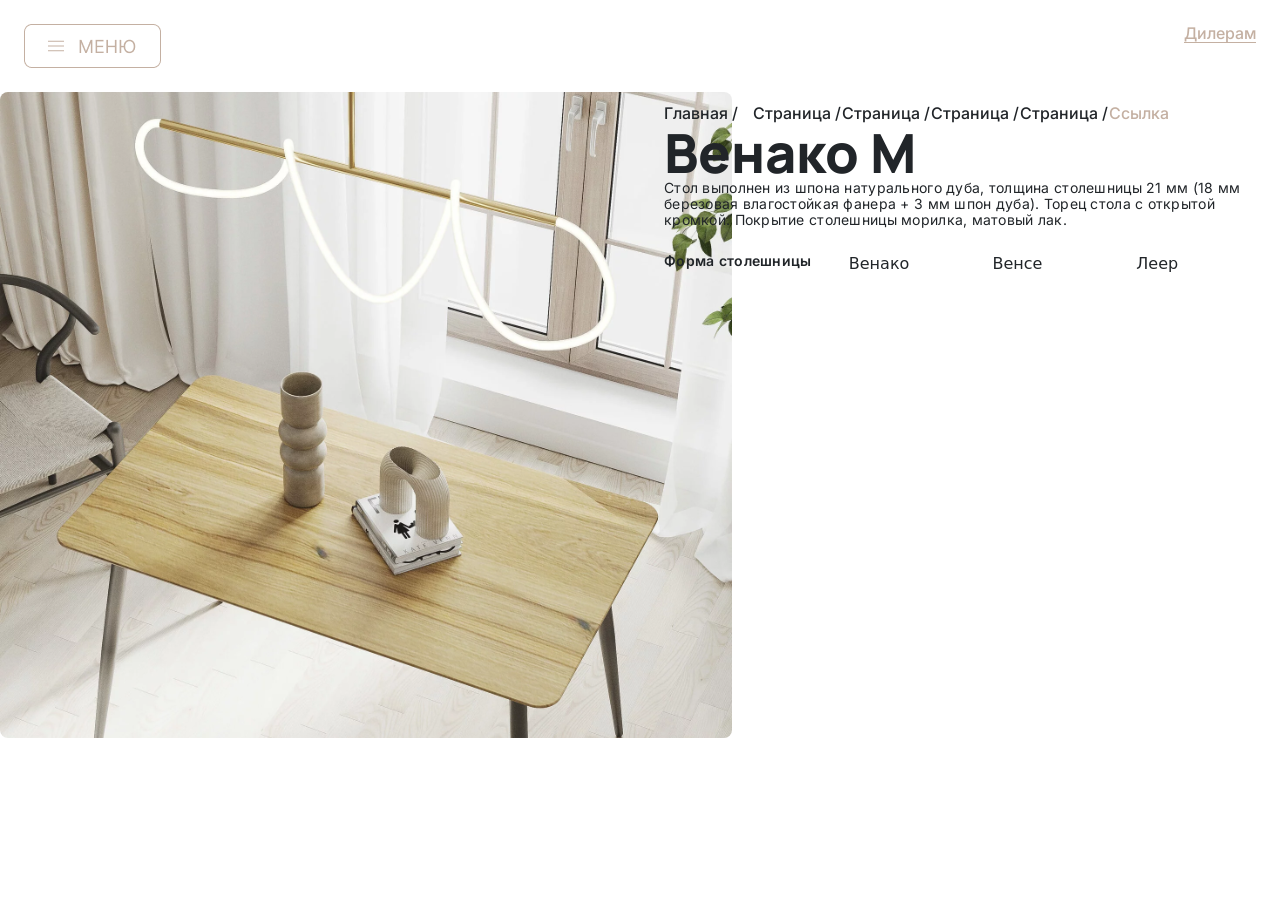
==== product.html @ dae6b2bb "Добавлен JS" ====
<!DOCTYPE html>
<html lang="en">
<head>
    <meta charset="UTF-8">
    <meta name="viewport" content="width=device-width, initial-scale=1.0">
    <title>product</title>
    <link href="https://cdn.jsdelivr.net/npm/bootstrap@5.3.3/dist/css/bootstrap.min.css" rel="stylesheet" integrity="sha384-QWTKZyjpPEjISv5WaRU9OFeRpok6YctnYmDr5pNlyT2bRjXh0JMhjY6hW+ALEwIH" crossorigin="anonymous">
    <link rel="stylesheet" href="/css/index.css">
	<link rel="preconnect" href="https://fonts.googleapis.com">
	<link rel="preconnect" href="https://fonts.gstatic.com" crossorigin>
	<link href="https://fonts.googleapis.com/css2?family=Manrope:wght@200..800&display=swap" rel="stylesheet">

    <link rel="preconnect" href="https://fonts.googleapis.com">
    <link rel="preconnect" href="https://fonts.gstatic.com" crossorigin>
    <link href="https://fonts.googleapis.com/css2?family=Inter:ital,opsz,wght@0,14..32,100..900;1,14..32,100..900&display=swap" rel="stylesheet">  
    
</head>
<body>
    <div class="hadder">
        <div class="dropdown">
            <a class="btn-secondary" href="#" role="button" data-bs-toggle="dropdown" aria-expanded="false">
              <img src="/img/menu_button.png" alt="">
            </a>
            <ul class="dropdown-menu">
                          <img src="/img/icons.png" class="close_img" alt="">
              <div class="full-items-menu">
                <li>
                            <a class="dropdown-item" href="#">
                                Главная
                            </a>					
                </li>
                <li>
                            <a class="dropdown-item" href="#">
                                О производителе
                            </a>
                        </li>
                 <li>
                            <a class="dropdown-item" href="#">
                                Каталог
                            </a>
                        </li>
               <li>
                            <a class="dropdown-item" href="#">
                                Упаковка и доставка
                            </a>
                        </li>
               <li>
                            <a class="dropdown-item" href="#">
                                Дилерам
                            </a>
                        </li>
                <li>
                            <a class="dropdown-item" href="#">
                                Контакты
                            </a>
                        </li>
              </div>
              <div class="networks">
                <img src="/img/icon_youtube.png" class="imgborder" alt="">
                <img src="/img/icon_pinterest.png" class="imgborder" alt="">
                <img src="/img/icon_vk.png" class="imgborder" alt="">
                <img src="/img/icon_odnoklassniki.png" class="imgborder" alt="">
              </div>
      
              <div class="request">
                <a class="req_font" href="#">
                  ОСТАВИТЬ ЗАЯВКУ
                </a>
              </div>
      
              <div class="languages">
                <span class="translate">
                  RU
                </span>
                <span class="translate">
                  ENG
                </span>
              </div>
            </ul>
            </div>
            <div class="logo">
            <img src="/img/vector.png" alt="">
            </div>
            <div class="dilers">
            <a class="dilers" href="#">
              Дилерам
            </a>
            </div>
    </div>
    <div id="item_venako_m">

    </div>
    <script src="/js/product_form.js"></script>
</body>
</html>
---- css/index.css ----
.body{
  max-width: 100vw;
  padding: 0px 24px 0px 0px;
}
.container{
  max-width: 100vw;
  height: 92px;
  padding: 0px 24px 0px 24px;
  gap: 0px;
  border: 0px 0px 8px 0px;
  opacity: 0px;
}
.hadder{
  display: flex;
  justify-content: space-between;
  padding-top: 24px;
  padding-right: 24px;
}
.networks{
  display: inline-block;
  padding-top: 48px;
  padding-left: 48px;
}
.imgborder{
  border: 1px solid black;
  border-radius: 8px;
  padding: 12px 12px 12px 12px;
  margin-right: 16px;
}
.dropdown{
  padding-left: 24px;
  display: inline; 
}
.logo{
  display: inline;
}
.dropdown-menu{
  width: 540px;
  height: 1,080px;
  opacity: 0px;    
  font-family: manrope;
  background: #E9E4E0;
}
.full-items-menu{
  margin-top: 48px;
}
.close_img{
  position: absolute;
  margin-top: 24px;
  margin-right: 24px;
  margin-left: 464px;
  border-radius: 8px;
  padding: 12px 12px 12px 12px;
  border: 1px solid #2F2D2E;
}
.btn-secondary{
  text-decoration: none;
}
.dropdown-item {
  padding-left: 48px;
  padding-top: 24px;
  padding-bottom: 16px;
  font-family: Manrope;
  font-size: 40px;
	font-weight: 800;
	color: #C9C0BA;
  line-height: 44px;
  text-align: left;
  text-underline-position: from-font;
  text-decoration-skip-ink: none;
}
.dropdown-item:hover {
	color: #2F2D2E;
}
.request{
  width: 311px;
  height: 72px;
  border-radius: 8px;
  margin-left: 48px;
  margin-top: 24px;
  margin-bottom: 24px;
  border: 1px solid #2F2D2E;
  padding: 24px 40px 24px 40px;
  background-color: #2F2D2E;
}
.req_font{
  font-family: Inter;
  font-size: 24px;
  font-weight: 400;
  line-height: 24px;
  text-align: left;
  text-underline-position: from-font;
  text-decoration: none;
  color: #FFFFFF;
}
.languages{
  padding-top: 12px;
  padding-left: 48px;
  margin-bottom: 236px;
}
.translate{
  border: 1px solid black;
  border-radius: 8px;
  margin-right: 16px;
  padding: 8px 16px 8px 16px;
}
.dilers{
  display: inline; 
  font-family: Inter;
  font-size: 16px;
  font-weight: 500;
  line-height: 18px;
  text-align: left;
  text-decoration-line: underline;
  text-decoration-style: solid;
  text-underline-position: from-font;
  text-decoration-skip-ink: none;
  color: #C4B0A2;
}


.product_catalog{
  max-width: 100vw;
  padding: 48px 24px 0px 24px;
}
.text_swap_catalog{
  text-decoration: none;
  font-family: Inter;
  font-size: 16px;
  font-weight: 500;
  line-height: 18px;
  text-align: left;
  text-underline-position: from-font;
  text-decoration-skip-ink: none;
  color: #C4B0A2;
}
.text_swap_catalog:hover{
  color: #2F2D2E;
}
.big_catalog_text{
  font-family: Manrope;
  font-size: 54px;
  font-weight: 800;
  line-height: 56px;
  text-align: left;
  text-underline-position: from-font;
  text-decoration-skip-ink: none;
  color: #2F2D2E;
}
.progress_bar{
  display: flex;
  align-items: center;
  width: 301px;
  height: 44px;
  gap: 16px;
  opacity: 0px;
}
.catalog_and_progress_bar{
  display: grid; 
  grid-template-columns: 1260px 612px;
  max-width: 1872px;
  justify-content: space-between;
}
.progress_bar_full{
  display: grid; 
  grid-template-columns: 55% 45%;
  justify-content:right;
}
.number_progress_bar{
  font-family: Manrope;
  font-size: 32px;
  font-weight: 800;
  line-height: 44px;
  text-align: left;
  text-underline-position: from-font;
  text-decoration-skip-ink: none;
}
.progress_bar_change{
  display: inline-block;
  width: 191px;
  height: 8px;
  padding: 2px 0px 0px 0px;
  border: 1px solid black;
  border-radius: 4px;
  background-color: #E9E4E0;
}
.navigation_buttons{
  display: inline;
}

.collection{
  padding-top: 24px;
  display: grid;
  justify-content: start;
  grid-template-columns: 1fr 1fr 1fr;
  grid-template-rows: 100%;
  row-gap: 24px;
  column-gap: 24px;
 }
.collection_container{
  display: grid;
  grid-template-columns: 80% 20%;
  grid-template-rows: 50% 50%;
  width: 608px;
  height: 350px;
  border-radius: 8px;
}
.collection_img{
  max-width: 608px;
  max-height: 380px;
  width: auto;
  height: auto;
  filter: brightness(60%);
  border-radius: 8px;
}
.collection_icon{
  z-index: 1;
  padding: 100px 0px 0px 60px;
}
.text{
  font-family: Manrope;
  font-size: 40px;
  font-weight: 800;
  line-height: 44px;
  text-align: left;
  text-underline-position: from-font;
  text-decoration-skip-ink: none;
  color: #FFFFFF;
  z-index: 1;
  padding: 64px 0px 0px 32px;
}
.low_text{
  font-family: Inter;
  font-size: 18px;
  font-weight: 400;
  line-height: 24px;
  letter-spacing: 0.04em;
  text-align: left;
  text-underline-position: from-font;
  text-decoration-skip-ink: none;
}


.filters{
  display: flex;
  flex-wrap: wrap;
  justify-content: flex-start;
  justify-items: center;
  padding: 50px 0px 0px 160px;
  gap: 6px;
}
.filter_item{
  padding: 8px 16px 8px 16px;
  
  border: 1px solid #C4B0A2;
  border-radius: 8px;
 
  font-family: Inter;
  font-size: 18px;
  font-weight: 400;
  line-height: 24px;
  letter-spacing: 0.04em;
  text-align: center;
  text-underline-position: from-font;
  text-decoration-skip-ink: none;
  color: #C4B0A2;
  cursor: pointer;

  margin-right: 16px;
}
.filter_item:hover{
  border: 1px solid #2F2D2E;
  color: #2F2D2E;
}
.main_catalog{
  display: grid;
  margin: 24px;
  justify-content: center;
  grid-template-columns: repeat(auto-fit, 356px 356px);
  grid-template-rows: repeat(auto-fit, 439px 439px);
  row-gap: 24px;
  column-gap: 24px;
}
.main_catalog_item{
  width:356px;
  height: 439px;
  border: 1px solid #C9C0BA;
  border-radius: 8px;

  display: grid;
  grid-template-columns: 80% 20%;
  grid-template-rows: 80% 20%;
}
.product_link{
  text-decoration:none;
  color: #2F2D2E;
}
.main_catalog_item:hover{
  border-color: #2F2D2E;
}
.main_item_img{
  width: 354px;
  height: 355px;
  gap: 20px;
  opacity: 0px;
  background-color:#E9E4E0;
  border: 1px solid #C9C0BA;
  border-radius: 8px 8px 0px 0px;
}
.main_catalog_text{
  padding: 16px 0px 16px 16px;
}
.main_catalog_text_top{
  font-family: Inter;
  font-size: 18px;
  font-weight: 400;
  line-height: 24px;
  letter-spacing: 0.04em;
  text-align: left;
  text-underline-position: from-font;
  text-decoration-skip-ink: none;
}
.main_catalog_text_price{
  padding-top: 4px;
  font-family: Inter;
  font-size: 20px;
  font-weight: 700;
  line-height: 24px;
  letter-spacing: 0.04em;
  text-align: left;
  text-underline-position: from-font;
  text-decoration-skip-ink: none;
}
.main_catalog_icon_show{
  margin-top: 16px;
  padding: 12px;
  border-radius: 8px;
  border: 1px solid #C4B0A2
}
.main_button_showmore{
  display: flex;
  justify-content: center;
  margin-top: 24px;
  
  font-family: Inter;
  font-size: 20px;
  font-weight: 400;
  line-height: 20px;
  text-align: left;
  text-underline-position: from-font;
  text-decoration-skip-ink: none;
  color: #FFFFFF;
}
.border_showmore{
  padding: 16px 32px 16px 32px;
  gap: 10px;
  border-radius: 8px;
  border: 1px solid #C4B0A2;
  background-color: #C4B0A2;
  background-size: 220px 52px;
}


.feedback_form{
  display: grid;
  align-items: center;
  margin: 50px 24px 24px 24px;
  width: 100vw;
  height: 659px;
  padding-bottom: 24px;
}
.feedback_fon{
  background-image: url(/img/feedback.png);
  border-radius: 8px;
  border: 1px;
  width: 1772px;
  height: 635px;
}
.feedback_text{
  display: grid;
  justify-content: center;
  align-content: center;
  grid-template-rows: 10% 90%;
  grid-template-columns: 50% 50%;
  margin-top: 120px;
  border: 16px double #FFFFFF33;

  gap: 8px;
  border-radius: 8px;

  backdrop-filter: blur(20px);
  margin-left: 417px;
  width: 1086px;
  height: 371px;
  padding: 100px;
}
.feedback_text_1{
  font-family: Manrope;
  font-size: 40px;
  font-weight: 800;
  line-height: 44px;
  text-align: left;
  text-underline-position: from-font;
  text-decoration-skip-ink: none;
  color: #FFFFFF;
}
.feedback_text_2{
  font-family: Inter;
  font-size: 18px;
  font-weight: 400;
  line-height: 24px;
  letter-spacing: 0.04em;
  text-align: left;
  text-underline-position: from-font;
  text-decoration-skip-ink: none;
  color: #FFFFFF;
}
.feedback_text_place{
  display: grid;
  align-content: center;
  justify-content: start;
  margin-top: 10px;
}
.feedback_input{
  display: grid;
  grid-template-columns: 459px;
  grid-template-rows: 103px 103px 103px;
  background-color: #FFFFFF;
  width: 459px;
  height: 308px;
  align-content:center;
  justify-content: center;
  border-radius: 8px;
  border: 1px solid #2A2824B2;
}
.full_input{
  margin: 24px 24px 0px 40px;
  width: 379px;
  height: 64px;
  border-radius: 8px;
  border: 1px solid #2A2824B2;
  font-family: Inter;
  font-size: 20px;
  font-weight: 400;
  line-height: 24px;
  text-align: left;
  text-underline-position: from-font;
  text-decoration-skip-ink: none;
  color: #2A2824B2;
  padding-left: 16px;
}
/*.full_input::placeholder{
  padding-left: 16px;
}*/
.send_grid{
  display: grid;
  align-content: center;
  justify-content: center;
  grid-template-columns: 50% 50%;
}
.send_grid_text{
  font-family: Inter;
  font-size: 12px;
  font-weight: 400;
  line-height: 17px;
  text-align: left;
  text-underline-position: from-font;
  text-decoration-skip-ink: none;
  padding-left: 48px;
}
.send_grid_button{
  display: flex;
  justify-content: center;
  align-items: center;
  width: 185px;
  height:52px;
  padding: 16px 32px 16px 32px;
  border-radius: 8px;
  border: 1px solid #C4B0A2;
  background-color: #C4B0A2;
  font-family: Inter;
  font-size: 20px;
  font-weight: 400;
  line-height: 20px;
  text-underline-position: from-font;
  text-decoration-skip-ink: none;
  color: #FFFFFF;  
}

/*---------------------------------------*/
.product_form_main{
  padding-top: 24px;
  display: grid;
  grid-template-columns: 50% 50%;
}
.product_form_main_img_div{
  display: grid;
  justify-items: end;
}
.product_form_img_main{
  width: 732px;
  height: 646px;
  border-radius: 8px;
}

.product_form_main_content_div{
  display: grid;
  max-height: 646px;
  grid-template-rows: 24px 1fr 1fr 1fr 1fr 1fr 1fr 1fr;
  max-width: 732px;
}
.product_form_main_content_div_had{
  display: grid;
  justify-items: start;
  grid-template-columns: 1fr 1fr 1fr 1fr 1fr 1fr;
  max-width: 558px;
  padding: 12px 0px 0px 24px;
}
.product_form_main_content_div_had_spans{
  font-family: Inter;
  font-size: 16px;
  font-weight: 500;
  line-height: 18px;
  text-align: left;
  text-underline-position: from-font;
  text-decoration-skip-ink: none;
}
.product_form_main_content_div_had_spans:hover{
  cursor: pointer;
  color: #C4B0A2;
}
.product_form_main_content_div_had_url{
  font-family: Inter;
  font-size: 16px;
  font-weight: 500;
  line-height: 18px;
  text-align: left;
  text-underline-position: from-font;
  text-decoration: none;
  color: #C4B0A2;
}

.product_form_main_content_div_text{
  padding-top: 8px;
  padding-left: 24px;
}
.product_form_main_content_div_text_big{
  font-family: Manrope;
  font-size: 54px;
  font-weight: 800;
  line-height: 56px;
  text-align: left;
  text-underline-position: from-font;
  text-decoration-skip-ink: none;
}
.product_form_main_content_div_text_small{
  font-family: Inter;
  font-size: 14px;
  font-weight: 400;
  line-height: 16px;
  letter-spacing: 0.02em;
  text-align: left;
  text-underline-position: from-font;
  text-decoration-skip-ink: none;
}

.product_form_main_content_div_stiles{
  padding-left: 24px;
  padding-top: 24px;
  display: grid;
  grid-template-columns: 30% 70%;
  max-width: 708px;
}
.product_form_main_content_div_stiles_text{
  font-family: Inter;
  font-size: 14px;
  font-weight: 600;
  line-height: 18px;
  letter-spacing: 0.02em;
  text-align: left;
  text-underline-position: from-font;
  text-decoration-skip-ink: none;
}
.product_form_main_content_div_stiles_variant{
  display: grid;
  grid-template-columns: 1fr 1fr 1fr;
}
.product_form_main_content_div_stiles_variant_venako{
  display: grid;
  grid-template-columns: 1fr 1fr;
}
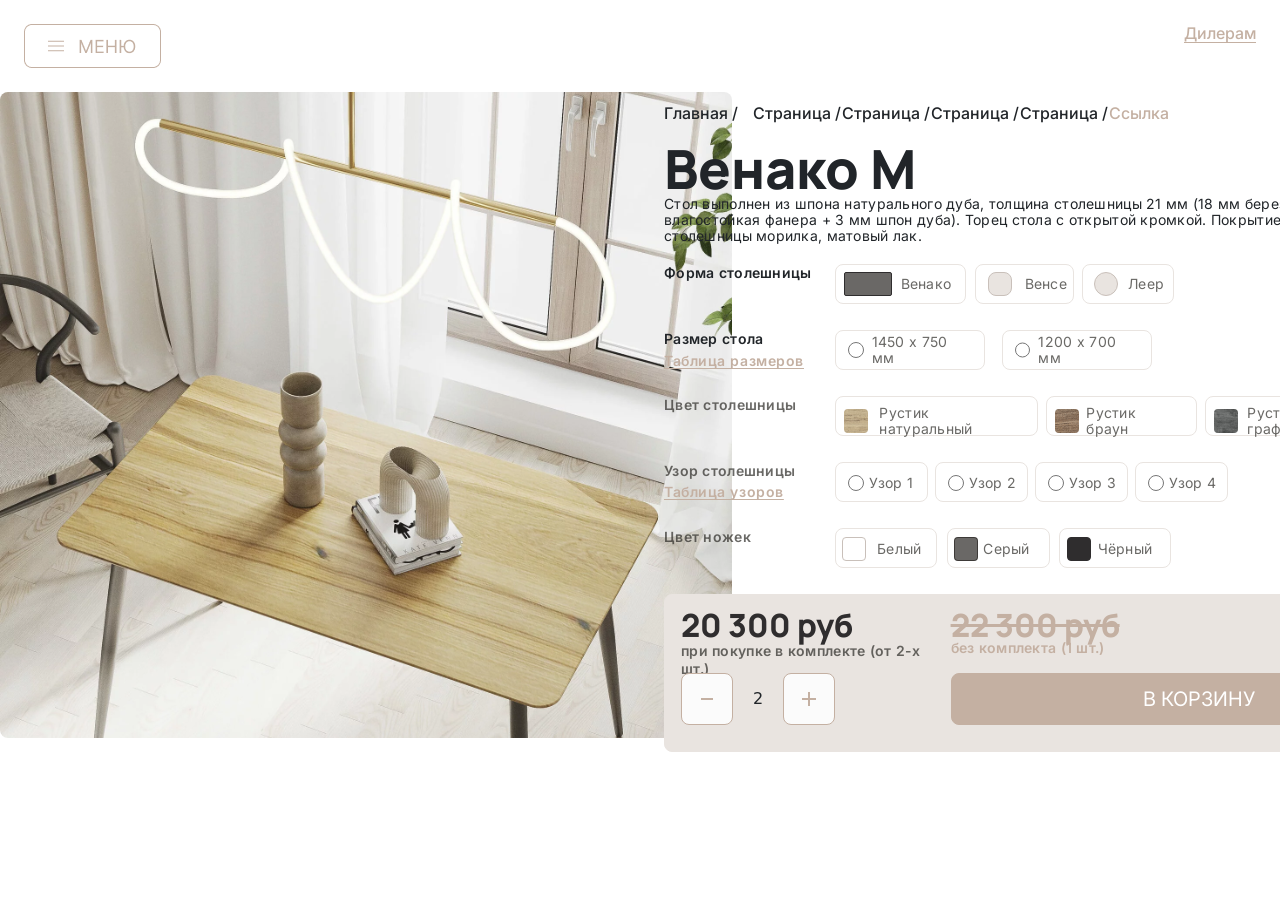
==== commit 8575980d: "Last step" ====
--- a/product.html
+++ b/product.html
@@ -91,5 +91,6 @@
 
     </div>
     <script src="/js/product_form.js"></script>
+    <script src="https://cdn.jsdelivr.net/npm/bootstrap@5.3.3/dist/js/bootstrap.bundle.min.js" integrity="sha384-YvpcrYf0tY3lHB60NNkmXc5s9fDVZLESaAA55NDzOxhy9GkcIdslK1eN7N6jIeHz" crossorigin="anonymous"></script>
 </body>
 </html>
--- a/css/index.css
+++ b/css/index.css
@@ -491,22 +491,26 @@
 .product_form_main{
   padding-top: 24px;
   display: grid;
-  grid-template-columns: 50% 50%;
+  grid-template-columns: repeat(auto-fit,50% 50%);
 }
 .product_form_main_img_div{
   display: grid;
   justify-items: end;
 }
 .product_form_img_main{
-  width: 732px;
-  height: 646px;
+  max-width: 732px;
+  max-height: 646px;
+  width: auto;
+  height: auto;
+  object-fit: cover;
   border-radius: 8px;
 }
 
 .product_form_main_content_div{
   display: grid;
   max-height: 646px;
-  grid-template-rows: 24px 1fr 1fr 1fr 1fr 1fr 1fr 1fr;
+  grid-template-rows: 24px 100px 42px 42px 42px 42px 42px 1fr;
+  row-gap: 24px;
   max-width: 732px;
 }
 .product_form_main_content_div_had{
@@ -541,7 +545,6 @@
 }
 
 .product_form_main_content_div_text{
-  padding-top: 8px;
   padding-left: 24px;
 }
 .product_form_main_content_div_text_big{
@@ -566,9 +569,8 @@
 
 .product_form_main_content_div_stiles{
   padding-left: 24px;
-  padding-top: 24px;
-  display: grid;
-  grid-template-columns: 30% 70%;
+  display: grid;
+  grid-template-columns: 25% 75%;
   max-width: 708px;
 }
 .product_form_main_content_div_stiles_text{
@@ -583,9 +585,633 @@
 }
 .product_form_main_content_div_stiles_variant{
   display: grid;
+  grid-template-columns: 140px 107px 132px;
+}
+.product_form_main_content_div_stiles_variant_venako{
+  display: grid;
+  grid-template-columns: 1fr 1fr;
+  align-items: center;
+  justify-content: center;
+  border: 1px solid #E9E4E0;
+  border-radius: 8px;
+  width: 131px;
+  height: 40px;
+}
+.product_form_main_content_div_stiles_variant_venako_text{
+  font-family: Inter;
+  font-size: 14px;
+  font-weight: 400;
+  line-height: 16px;
+  letter-spacing: 0.02em;
+  text-align: left;
+  text-underline-position: from-font;
+  text-decoration-skip-ink: none;
+  color: #2A2824B2;
+}
+.product_form_main_content_div_stiles_variant_venako:hover{
+  border: 1px solid #2A2824B2;
+  cursor: pointer;
+}
+.product_form_main_content_div_stiles_variant_venako_rectangle{
+  justify-self: center;
+  padding-right: 10px;
+  width: 48px;
+  height: 24px;
+  border-radius: 2px;
+  border: 1px solid #2F2D2E;
+  background-color: #2A2824B2;
+}
+.product_form_main_content_div_stiles_variant_vense{
+  display: grid;
+  grid-template-columns: 1fr 1fr;
+  align-items: center;
+  justify-content: center;
+  border: 1px solid #E9E4E0;
+  border-radius: 8px;
+  width: 99px;
+  height: 40px;
+}
+.product_form_main_content_div_stiles_variant_vense_text{
+  font-family: Inter;
+  font-size: 14px;
+  font-weight: 400;
+  line-height: 16px;
+  letter-spacing: 0.02em;
+  text-align: left;
+  text-underline-position: from-font;
+  text-decoration-skip-ink: none;
+  color: #2A2824B2;
+}
+.product_form_main_content_div_stiles_variant_vense:hover{
+  border: 1px solid #2F2D2E;
+  cursor: pointer;
+}
+.product_form_main_content_div_stiles_variant_vense_square{
+  justify-self: center;
+  padding-right: 10px;
+  width: 24px;
+  height: 24px;
+  border-radius: 8px;
+  border: 1px solid #C9C0BA;
+  background-color: #E9E4E0;
+}
+.product_form_main_content_div_stiles_variant_leer{
+  display: grid;
+  grid-template-columns: 1fr 1fr;
+  align-items: center;
+  justify-content: center;
+  border: 1px solid #E9E4E0;
+  border-radius: 8px;
+  width: 92px;
+  height: 40px;
+}
+.product_form_main_content_div_stiles_variant_leer_text{
+  font-family: Inter;
+  font-size: 14px;
+  font-weight: 400;
+  line-height: 16px;
+  letter-spacing: 0.02em;
+  text-align: left;
+  text-underline-position: from-font;
+  text-decoration-skip-ink: none;
+  color: #2A2824B2;
+}
+.product_form_main_content_div_stiles_variant_leer:hover{
+  border: 1px solid #2F2D2E;
+  cursor: pointer;
+}
+.product_form_main_content_div_stiles_variant_leer_elipse{
+  justify-self: center;
+  padding-right: 10px;
+  width: 24px;
+  height: 24px;
+  border-radius: 360px;
+  border: 1px solid #C9C0BA;
+  background-color: #E9E4E0;
+}
+
+
+.product_form_main_content_div_size{
+  padding-left: 24px;
+  display: grid;
+  grid-template-columns: 25% 75%;
+  max-width: 708px;
+}
+.product_form_main_content_div_size_text{
+  display: grid;
+  grid-template-rows: 1fr 1fr;
+}
+.product_form_main_content_div_size_text_top{
+  font-family: Inter;
+  font-size: 14px;
+  font-weight: 600;
+  line-height: 18px;
+  letter-spacing: 0.02em;
+  text-align: left;
+  text-underline-position: from-font;
+  text-decoration-skip-ink: none;
+}
+.product_form_main_content_div_size_text_bot{
+  font-family: Inter;
+  font-size: 14px;
+  font-weight: 600;
+  line-height: 20px;
+  letter-spacing: 0.04em;
+  text-align: left;
+  text-decoration-line: underline;
+  text-decoration-style: solid;
+  text-underline-position: from-font;
+  text-decoration-skip-ink: none;
+  color: #C4B0A2;
+}
+
+.product_form_main_content_div_size_variants{
+  display: grid;
+  grid-template-columns: 31% 79%;
+  gap: 8px;
+}
+.product_form_main_content_div_size_variants_first{
+  display: flex;
+  justify-content: center;
+  align-items: center;
+  width: 150px;
+  height: 40px;
+  padding: 12px;
+  gap: 8px;
+  border-radius: 8px;
+  border: 1px solid #E9E4E0;
+}
+
+.product_form_main_content_div_size_variants_first_checkbox{
+  width: 16px;
+  height: 16px;
+  padding: 3px;
+  border-radius: 8px;
+  border: 1px solid #C4B0A2;
+  color:#C4B0A2;
+  cursor: pointer;
+}
+.product_form_main_content_div_size_variants_first:hover{
+  border: 1px solid #2A2824B2;
+}
+/*.product_form_main_content_div_size_variants_first_checkbox::after{
+  width: 10px;
+  height: 10px;
+  border: 1px solid #2A2824B2;
+  border-color: #C4B0A2;
+}*/
+.product_form_main_content_div_size_variants_first_number{
+  font-family: Inter;
+  font-size: 14px;
+  font-weight: 400;
+  line-height: 16px;
+  letter-spacing: 0.02em;
+  text-align: left;
+  text-underline-position: from-font;
+  text-decoration-skip-ink: none;
+  color: #2A2824B2;
+}
+.product_form_main_content_div_size_variants_second{
+  display: flex;
+  justify-content: start;
+  align-items: center;
+  width: 150px;
+  height: 40px;
+  padding: 12px;
+  gap: 8px;
+  border-radius: 8px;
+  border: 1px solid #E9E4E0;
+}
+.product_form_main_content_div_size_variants_second:hover{
+  border: 1px solid #2A2824B2;
+}
+
+.product_form_main_content_div_colors{
+  display: grid;
+  grid-template-columns: 25% 75%;
+  padding-left: 24px;
+  max-width: 708px;
+}
+.product_form_main_content_div_colors_text{
+  font-family: Inter;
+  font-size: 14px;
+  font-weight: 600;
+  line-height: 18px;
+  letter-spacing: 0.02em;
+  text-align: left;
+  text-underline-position: from-font;
+  text-decoration-skip-ink: none;
+  color: #2A2824B2;
+}
+.product_form_main_content_div_colors_type{
+  display: grid;
   grid-template-columns: 1fr 1fr 1fr;
-}
-.product_form_main_content_div_stiles_variant_venako{
-  display: grid;
-  grid-template-columns: 1fr 1fr;
+  column-gap: 8px;
+}
+.product_form_main_content_div_colors_type_nature{
+  display: grid;
+  grid-template-columns: 20% 80%;
+  align-items: center;
+  width: 203px;
+  height: 40px;
+  padding: 8px 16px 8px 8px;
+  border-radius: 8px;
+  border: 1px solid #E9E4E0;
+}
+.product_form_main_content_div_colors_type_nature:hover{
+  border: 1px solid #2A2824B2;
+  cursor: pointer;
+}
+.product_form_main_content_div_colors_type_nature_img{
+  border-radius: 4px;
+}
+.product_form_main_content_div_colors_type_nature_text{
+  font-family: Inter;
+  font-size: 14px;
+  font-weight: 400;
+  line-height: 16px;
+  letter-spacing: 0.02em;
+  text-align: left;
+  text-underline-position: from-font;
+  text-decoration-skip-ink: none;
+  color: #2A2824B2;
+}
+.product_form_main_content_div_colors_type_brown{
+  display: grid;
+  grid-template-columns: 25% 75%;
+  align-items: center;
+  width: 151px;
+  height: 40px;
+  padding: 8px 16px 8px 8px;
+  border-radius: 8px;
+  border: 1px solid #E9E4E0;
+}
+.product_form_main_content_div_colors_type_brown:hover{
+  border: 1px solid #2A2824B2;
+  cursor: pointer;
+}
+.product_form_main_content_div_colors_type_brown_img{
+  border-radius: 4px;
+}
+.product_form_main_content_div_colors_type_brown_text{
+  font-family: Inter;
+  font-size: 14px;
+  font-weight: 400;
+  line-height: 16px;
+  letter-spacing: 0.02em;
+  text-align: left;
+  text-underline-position: from-font;
+  text-decoration-skip-ink: none;
+  color: #2A2824B2;
+}
+.product_form_main_content_div_colors_type_graphite{
+  display: grid;
+  grid-template-columns: 25% 75%;
+  align-items: center;
+  width: 159px;
+  height: 40px;
+  padding: 8px 16px 8px 8px;
+  border-radius: 8px;
+  border: 1px solid #E9E4E0;
+}
+.product_form_main_content_div_colors_type_graphite:hover{
+  border: 1px solid #2A2824B2;
+  cursor: pointer;
+}
+.product_form_main_content_div_colors_type_graphite_img{
+  border-radius: 4px;
+}
+.product_form_main_content_div_colors_type_graphite_text{
+  font-family: Inter;
+  font-size: 14px;
+  font-weight: 400;
+  line-height: 16px;
+  letter-spacing: 0.02em;
+  text-align: left;
+  text-underline-position: from-font;
+  text-decoration-skip-ink: none;
+  color: #2A2824B2;
+}
+
+.product_form_main_content_div_pattern{
+  display: grid;
+  grid-template-columns: 25% 75%;
+  padding-left: 24px;
+  max-width: 708px;
+}
+.product_form_main_content_div_pattern_text_top{
+  font-family: Inter;
+  font-size: 14px;
+  font-weight: 600;
+  line-height: 18px;
+  letter-spacing: 0.02em;
+  text-align: left;
+  text-underline-position: from-font;
+  text-decoration-skip-ink: none;
+  color:#2A2824B2;
+}
+.product_form_main_content_div_pattern_text_bottom{
+  font-family: Inter;
+  font-size: 14px;
+  font-weight: 600;
+  line-height: 20px;
+  letter-spacing: 0.04em;
+  text-align: left;
+  text-decoration-line: underline;
+  text-decoration-style: solid;
+  text-underline-position: from-font;
+  text-decoration-skip-ink: none;
+  color: #C4B0A2;
+}
+.product_form_main_content_div_pattern_variant{
+  display: grid;
+  grid-template-columns: 100px 100px 100px 100px;
+  max-width: 732px;
+}
+.product_form_main_content_div_pattern_variant_first{
+  display: grid;
+  grid-template-columns: 20% 80%;
+  align-items: center;
+  width: 93px;
+  height: 40px;
+  padding: 12px;
+  gap: 8px;
+  border-radius: 8px;
+  border: 1px solid #E9E4E0;
+}
+.product_form_main_content_div_pattern_variant_first_text{
+  font-family: Inter;
+  font-size: 14px;
+  font-weight: 400;
+  line-height: 16px;
+  letter-spacing: 0.02em;
+  text-align: left;
+  text-underline-position: from-font;
+  text-decoration-skip-ink: none;
+  color:#2A2824B2;
+}
+.product_form_main_content_div_pattern_variant_first_checkbox{
+  width: 16px;
+  height: 16px;
+  padding: 3px;
+  border-radius: 8px;
+  border: 1px solid #E9E4E0;
+  color: #C4B0A2;
+  cursor: pointer;
+}
+
+.product_form_main_content_div_legcolor{
+  display: grid;
+  grid-template-columns: 25% 75%;
+  padding-left: 24px;
+  max-width: 708px;
+}
+.product_form_main_content_div_legcolor_text{
+  font-family: Inter;
+  font-size: 14px;
+  font-weight: 600;
+  line-height: 18px;
+  letter-spacing: 0.02em;
+  text-align: left;
+  text-underline-position: from-font;
+  text-decoration-skip-ink: none;
+  color: #2A2824B2;
+}
+.product_form_main_content_div_legcolor_variant{
+  display: grid;
+  grid-template-columns: 112px 112px 112px;
+  max-width: 732px;
+}
+.product_form_main_content_div_legcolor_variant_white{
+  display: grid;
+  grid-template-columns: 25% 75%;
+  align-items: center;
+  width: 102px;
+  height: 40px;
+  padding: 8px 16px 8px 8px;
+  gap: 8px;
+  border-radius: 8px;
+  border: 1px solid #E9E4E0;
+}
+.product_form_main_content_div_legcolor_variant_white:hover{
+  border: 1px solid #2A2824B2;
+  cursor: pointer;
+}
+.product_form_main_content_div_legcolor_variant_white_square{
+  justify-self: center;
+  padding-right: 10px;
+  width: 24px;
+  height: 24px;
+  border-radius:4px;
+  border: 1px solid #C9C0BA;
+  background-color: #FFFFFF;
+}
+.product_form_main_content_div_legcolor_variant_white_text{
+  font-family: Inter;
+  font-size: 14px;
+  font-weight: 400;
+  line-height: 16px;
+  letter-spacing: 0.02em;
+  text-align: left;
+  text-underline-position: from-font;
+  text-decoration-skip-ink: none;
+  color: #2A2824B2;
+  margin-left: 6px;
+}
+.product_form_main_content_div_legcolor_variant_gray{
+  display: grid;
+  grid-template-columns: 25% 75%;
+  align-items: center;
+  width: 103px;
+  height: 40px;
+  padding: 8px 16px 8px 8px;
+  gap: 8px;
+  border-radius: 8px;
+  border: 1px solid #E9E4E0;
+}
+.product_form_main_content_div_legcolor_variant_gray:hover{
+  border: 1px solid #2A2824B2;
+  cursor: pointer;
+}
+.product_form_main_content_div_legcolor_variant_gray_square{
+  justify-self: center;
+  padding-right: 10px;
+  width: 24px;
+  height: 24px;
+  border-radius:4px;
+  border: 1px solid #2A2824B2;
+  background-color: #2A2824B2;
+}
+.product_form_main_content_div_legcolor_variant_gray_text{
+  font-family: Inter;
+  font-size: 14px;
+  font-weight: 400;
+  line-height: 16px;
+  letter-spacing: 0.02em;
+  text-align: left;
+  text-underline-position: from-font;
+  text-decoration-skip-ink: none;
+  color: #2A2824B2;
+}
+.product_form_main_content_div_legcolor_variant_black{
+  display: grid;
+  grid-template-columns: 25% 75%;
+  align-items: center;
+  width: 112px;
+  height: 40px;
+  padding: 8px 16px 8px 8px;
+  gap: 8px;
+  border-radius: 8px;
+  border: 1px solid #E9E4E0;
+}
+.product_form_main_content_div_legcolor_variant_black:hover{
+  border: 1px solid #2A2824B2;
+  cursor: pointer;
+}
+.product_form_main_content_div_legcolor_variant_black_square{
+  justify-self: center;
+  padding-right: 10px;
+  width: 24px;
+  height: 24px;
+  border-radius:4px;
+  border: 1px solid #2F2D2E;
+  background-color: #2F2D2E;
+}
+.product_form_main_content_div_legcolor_variant_black_text{
+  font-family: Inter;
+  font-size: 14px;
+  font-weight: 400;
+  line-height: 16px;
+  letter-spacing: 0.02em;
+  text-align: left;
+  text-underline-position: from-font;
+  text-decoration-skip-ink: none;
+  color: #2A2824B2;
+}
+
+/*Низ продукста*/
+.product_form_main_content_div_price{
+  display: grid;
+  grid-template-columns: 40% 60%;
+  grid-template-rows: 50% 50%;
+  width: 708px;
+  height: 158px;
+  border: 1px solid #E9E4E0;
+  background-color: #E9E4E0;
+  border-radius: 8px;
+  padding: 16px;
+  margin-left: 24px;
+}
+.product_form_main_content_div_price_promo{
+  display: grid;
+  grid-template-rows: 50% 50%;
+}
+.product_form_main_content_div_price_promo_top{
+  font-family: Manrope;
+  font-size: 32px;
+  font-weight: 800;
+  line-height: 28px;
+  text-align: left;
+  text-underline-position: from-font;
+  text-decoration-skip-ink: none;
+  color: #2F2D2E;
+}
+.product_form_main_content_div_price_promo_bottom{
+  font-family: Inter;
+  font-size: 14px;
+  font-weight: 600;
+  line-height: 18px;
+  letter-spacing: 0.02em;
+  text-align: left;
+  text-underline-position: from-font;
+  text-decoration-skip-ink: none;
+  color: #2A2824B2;
+}
+.product_form_main_content_div_price_common_top{
+  font-family: Manrope;
+  font-size: 32px;
+  font-weight: 800;
+  line-height: 28px;
+  text-align: left;
+  text-decoration-line: line-through;
+  text-underline-position: from-font;
+  text-decoration-skip-ink: none;
+  color: #C4B0A2;
+}
+.product_form_main_content_div_price_common_bottom{
+  font-family: Inter;
+  font-size: 14px;
+  font-weight: 600;
+  line-height: 18px;
+  letter-spacing: 0.02em;
+  text-align: left;
+  text-underline-position: from-font;
+  text-decoration-skip-ink: none;
+  color: #C4B0A2;
+}
+.product_form_main_content_div_price_buttons{
+  display: grid;
+  grid-template-columns: 1fr 1fr 1fr;
+  justify-content: start;
+  width: 154px;
+  height: 52px;
+}
+.product_form_main_content_div_price_buttons_minus{
+  display: flex;
+  justify-content:center;
+  align-items: center;
+  width: 52px;
+  height: 52px;
+  border-radius: 8px;
+  border: 1px solid #C4B0A2;
+  background-color: #FBFBFB;
+}
+.product_form_main_content_div_price_buttons_minus_in{
+  width: 11.67px;
+  height: 1.17px;
+  top: 13.42px;
+  left: 8.17px;
+  border: 1px solid #C4B0A2;
+  color: #C4B0A2;
+}
+.product_form_main_content_div_price_buttons_plus{
+  display: flex;
+  justify-content:center;
+  align-items: center;
+  width: 52px;
+  height: 52px;
+  border-radius: 8px;
+  border: 1px solid #C4B0A2;
+  background-color: #FBFBFB;
+}
+.product_form_main_content_div_price_buttons_plus_in{
+  width: 14px;
+  height: 14px;
+  top: 7px;
+  left: 7px;
+  background:
+    linear-gradient(#C4B0A2,#C4B0A2),
+    linear-gradient(#C4B0A2,#C4B0A2);
+  background-position:center;
+  background-size: 14px 2px,2px 14px;
+  background-repeat:no-repeat;
+}
+.product_form_main_content_div_price_buttons_counter{
+  display: flex;
+  align-items: center;
+  justify-content: center;
+}
+.product_form_main_content_div_price_basket{
+  width: 497px;
+  height: 52px;
+  border: 1px solid #C4B0A2;
+  border-radius: 8px;
+  background-color: #C4B0A2;
+  font-family: Inter;
+  font-size: 20px;
+  font-weight: 400;
+  line-height: 20px;
+  text-underline-position: from-font;
+  text-decoration-skip-ink: none;
+  color: #FFFFFF;
 }
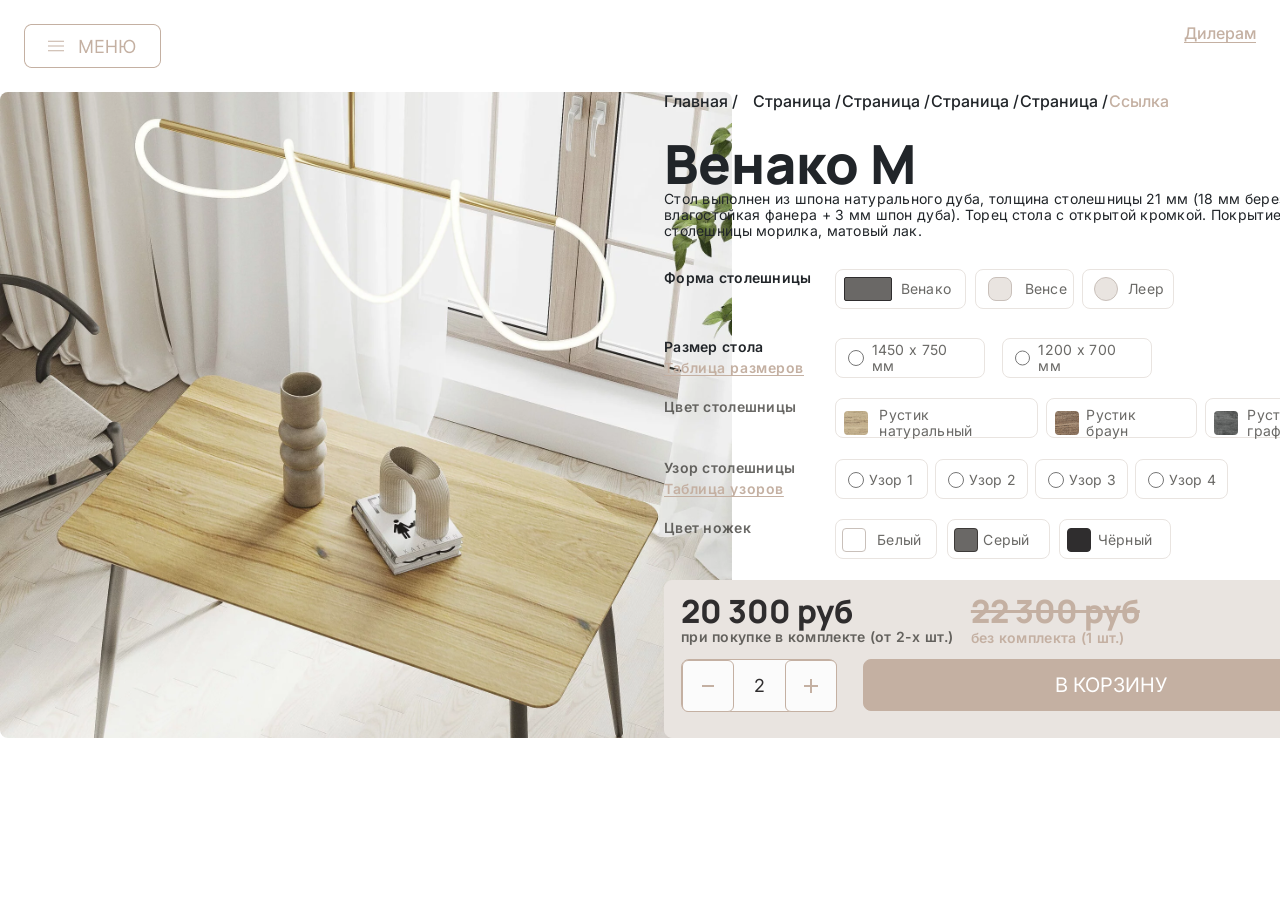
==== commit 72faee95: "99.9%" ====
--- a/product.html
+++ b/product.html
@@ -6,9 +6,9 @@
     <title>product</title>
     <link href="https://cdn.jsdelivr.net/npm/bootstrap@5.3.3/dist/css/bootstrap.min.css" rel="stylesheet" integrity="sha384-QWTKZyjpPEjISv5WaRU9OFeRpok6YctnYmDr5pNlyT2bRjXh0JMhjY6hW+ALEwIH" crossorigin="anonymous">
     <link rel="stylesheet" href="/css/index.css">
-	<link rel="preconnect" href="https://fonts.googleapis.com">
-	<link rel="preconnect" href="https://fonts.gstatic.com" crossorigin>
-	<link href="https://fonts.googleapis.com/css2?family=Manrope:wght@200..800&display=swap" rel="stylesheet">
+    <link rel="preconnect" href="https://fonts.googleapis.com">
+    <link rel="preconnect" href="https://fonts.gstatic.com" crossorigin>
+    <link href="https://fonts.googleapis.com/css2?family=Manrope:wght@200..800&display=swap" rel="stylesheet">
 
     <link rel="preconnect" href="https://fonts.googleapis.com">
     <link rel="preconnect" href="https://fonts.gstatic.com" crossorigin>
--- a/css/index.css
+++ b/css/index.css
@@ -510,7 +510,7 @@
   display: grid;
   max-height: 646px;
   grid-template-rows: 24px 100px 42px 42px 42px 42px 42px 1fr;
-  row-gap: 24px;
+  row-gap: 18.5px;
   max-width: 732px;
 }
 .product_form_main_content_div_had{
@@ -518,7 +518,7 @@
   justify-items: start;
   grid-template-columns: 1fr 1fr 1fr 1fr 1fr 1fr;
   max-width: 558px;
-  padding: 12px 0px 0px 24px;
+  padding-left: 24px;
 }
 .product_form_main_content_div_had_spans{
   font-family: Inter;
@@ -568,6 +568,7 @@
 }
 
 .product_form_main_content_div_stiles{
+  padding-top: 16px;
   padding-left: 24px;
   display: grid;
   grid-template-columns: 25% 75%;
@@ -689,9 +690,8 @@
   border: 1px solid #C9C0BA;
   background-color: #E9E4E0;
 }
-
-
 .product_form_main_content_div_size{
+  margin-top: 24px;
   padding-left: 24px;
   display: grid;
   grid-template-columns: 25% 75%;
@@ -789,6 +789,7 @@
 .product_form_main_content_div_colors{
   display: grid;
   grid-template-columns: 25% 75%;
+  margin-top: 24px;
   padding-left: 24px;
   max-width: 708px;
 }
@@ -896,6 +897,7 @@
 .product_form_main_content_div_pattern{
   display: grid;
   grid-template-columns: 25% 75%;
+  margin-top: 24px;
   padding-left: 24px;
   max-width: 708px;
 }
@@ -963,6 +965,7 @@
 .product_form_main_content_div_legcolor{
   display: grid;
   grid-template-columns: 25% 75%;
+  margin-top: 24px;
   padding-left: 24px;
   max-width: 708px;
 }
@@ -1092,7 +1095,6 @@
 /*Низ продукста*/
 .product_form_main_content_div_price{
   display: grid;
-  grid-template-columns: 40% 60%;
   grid-template-rows: 50% 50%;
   width: 708px;
   height: 158px;
@@ -1100,6 +1102,7 @@
   background-color: #E9E4E0;
   border-radius: 8px;
   padding: 16px;
+  margin-top: 24px;
   margin-left: 24px;
 }
 .product_form_main_content_div_price_promo{
@@ -1139,6 +1142,7 @@
   color: #C4B0A2;
 }
 .product_form_main_content_div_price_common_bottom{
+  margin-top: 4px;
   font-family: Inter;
   font-size: 14px;
   font-weight: 600;
@@ -1153,8 +1157,11 @@
   display: grid;
   grid-template-columns: 1fr 1fr 1fr;
   justify-content: start;
-  width: 154px;
-  height: 52px;
+  width: 156px;
+  height: 53px;
+  border: 1px solid #C4B0A2;
+  border-radius: 8px;
+  background-color: #FBFBFB;
 }
 .product_form_main_content_div_price_buttons_minus{
   display: flex;
@@ -1162,7 +1169,7 @@
   align-items: center;
   width: 52px;
   height: 52px;
-  border-radius: 8px;
+  border-radius: 6px;
   border: 1px solid #C4B0A2;
   background-color: #FBFBFB;
 }
@@ -1180,7 +1187,7 @@
   align-items: center;
   width: 52px;
   height: 52px;
-  border-radius: 8px;
+  border-radius: 6px;
   border: 1px solid #C4B0A2;
   background-color: #FBFBFB;
 }
@@ -1200,6 +1207,19 @@
   display: flex;
   align-items: center;
   justify-content: center;
+  width: 51px;
+  height: 51px;
+  border: 1px solid #FBFBFB;
+  background-color: #FBFBFB;
+  font-family: Inter;
+  font-size: 18px;
+  font-weight: 400;
+  line-height: 18px;
+  letter-spacing: 0.04em;
+  text-align: center;
+  text-underline-position: from-font;
+  text-decoration-skip-ink: none;
+  color: #2F2D2E;
 }
 .product_form_main_content_div_price_basket{
   width: 497px;
@@ -1214,4 +1234,13 @@
   text-underline-position: from-font;
   text-decoration-skip-ink: none;
   color: #FFFFFF;
+}
+/*Выравниивание цены*/
+.product_form_main_content_div_price_full{
+  display: grid;
+  grid-template-columns: 43% 57%;
+}
+.product_form_main_content_div_price_buttons_full{
+  display: grid;
+  grid-template-columns: 27% 73%;
 }
